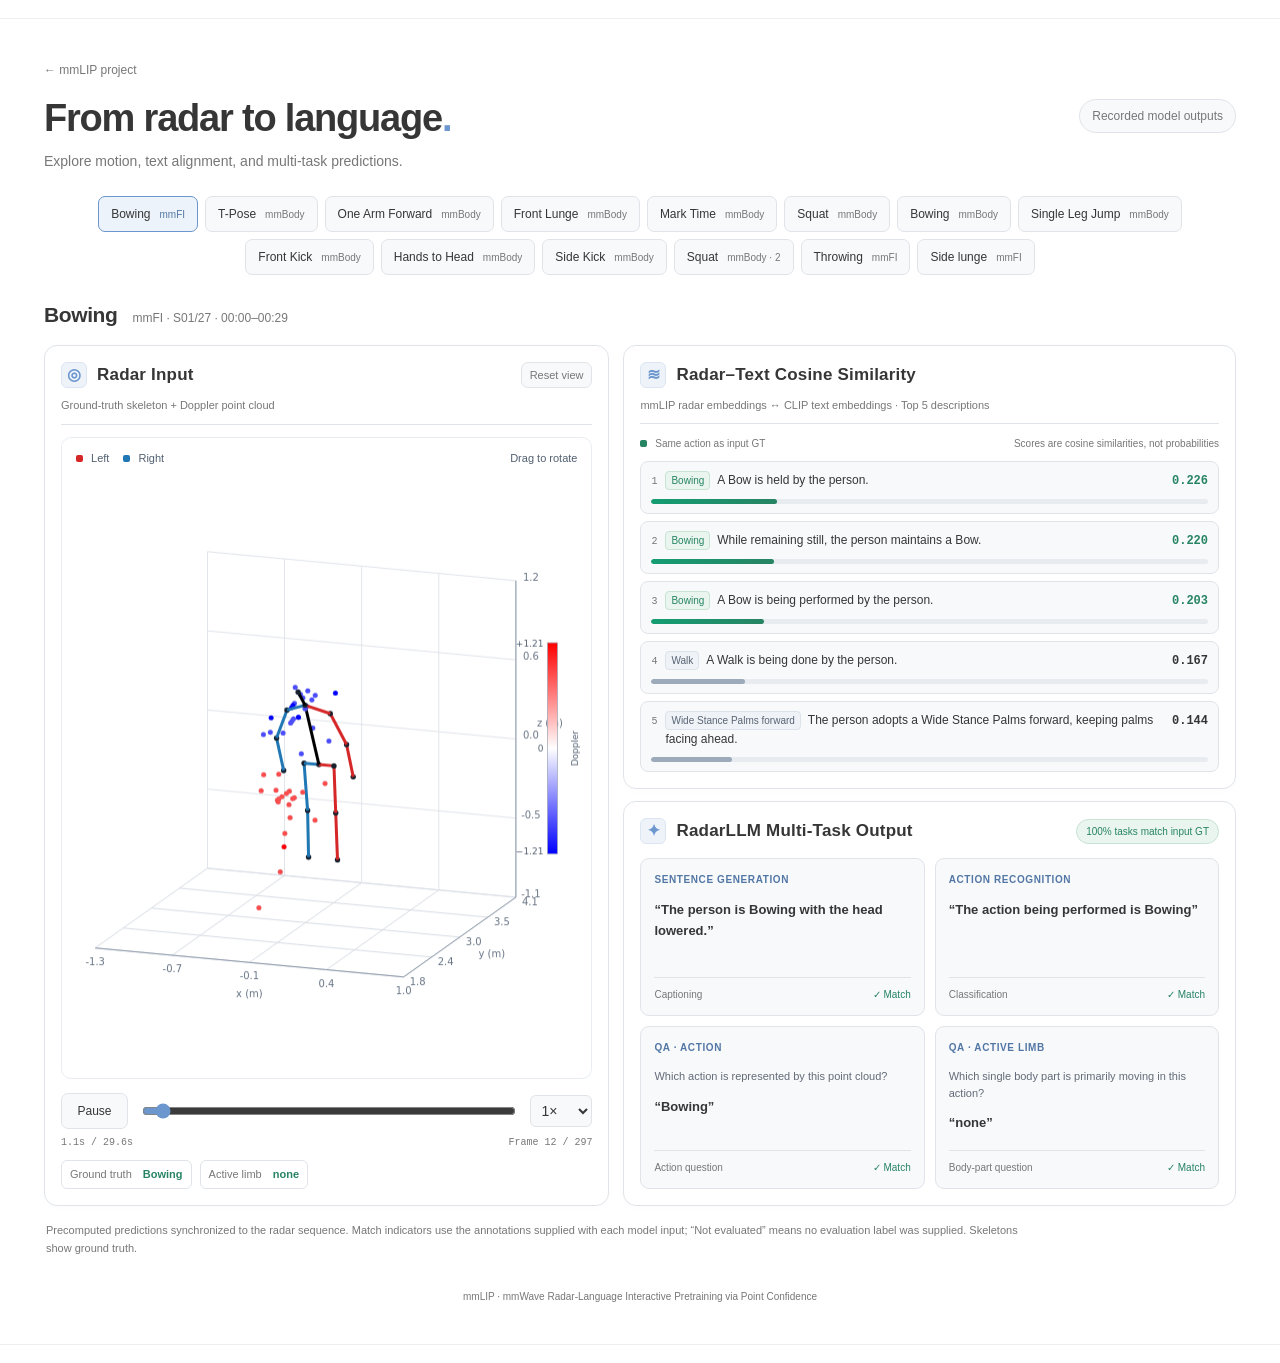
==== demo.html @ 94675751 "Add integrated action-tab radar and language demo" ====
<!doctype html>
<html lang="en"><head><meta charset="utf-8"><meta name="viewport" content="width=device-width,initial-scale=1"><title>mmLIP · Interactive Demo</title><meta name="description" content="Explore radar point clouds, radar–text similarity, and language outputs across 14 recorded action sequences."><link rel="stylesheet" href="demo.css"><script defer src="demo.js"></script></head>
<body style="margin:0"><div class="mm-demo"><main class="shell"><header class="page-header"><div><a class="back" href="index.html">← mmLIP project</a><h1>From radar to language<span class="accent">.</span></h1><p>Explore motion, text alignment, and multi-task predictions.</p></div><span class="recorded">Recorded model outputs</span></header>
<nav id="tabs" role="tablist" aria-label="Action samples"></nav>
<div class="sample-heading"><h2 id="action-title">Loading samples…</h2><span id="sample-meta"></span></div>
<p id="status" role="status" aria-live="polite">Loading demo data…</p>
<div id="demo-panel" role="tabpanel" tabindex="0" hidden><div class="dashboard">
<section class="panel radar"><header class="panel-header"><h3><span class="icon">◎</span> Radar Input</h3><button id="reset-view" type="button" class="small-button">Reset view</button></header><p class="subheading">Ground-truth skeleton + Doppler point cloud</p>
<div class="plot"><canvas id="radar" aria-label="Animated 3D radar point cloud with ground-truth skeleton. Drag to rotate." role="img"></canvas><div class="plot-legend"><span><i class="left-dot"></i> Left</span><span><i class="right-dot"></i> Right</span><span>Drag to rotate</span></div></div>
<div class="playback"><button id="play" type="button" aria-label="Pause animation">Pause</button><input id="timeline" aria-label="Radar timeline" type="range" min="0" max="1" value="0"><label class="speed-label"><span class="sr-only">Playback speed</span><select id="speed" aria-label="Playback speed"><option value="0.5">0.5×</option><option value="1" selected>1×</option><option value="2">2×</option></select></label></div>
<div class="timeline-label"><span id="elapsed"></span><span id="frame-label"></span></div><div class="ground-truth"><span>Ground truth <strong id="gt-action"></strong></span><span>Active limb <strong id="gt-limb"></strong></span></div></section>
<div class="outputs"><section class="panel retrieval"><header class="panel-header"><h3><span class="icon">≋</span> Radar–Text Cosine Similarity</h3></header><p class="subheading">mmLIP radar embeddings ↔ CLIP text embeddings · Top 5 descriptions</p><div class="retrieval-legend"><span><i></i> Same action as input GT</span><span>Scores are cosine similarities, not probabilities</span></div><div id="retrieval-list"></div></section>
<section class="panel language"><header class="panel-header"><h3><span class="icon">✦</span> RadarLLM Multi-Task Output</h3><span id="agreement" class="badge"></span></header><div class="task-grid" id="tasks"></div></section></div>
</div><p class="footnote">Precomputed predictions synchronized to the radar sequence. Match indicators use the annotations supplied with each model input; “Not evaluated” means no evaluation label was supplied. Skeletons show ground truth.</p></div>
<footer>mmLIP · mmWave Radar-Language Interactive Pretraining via Point Confidence</footer></main></div></body></html>
---- demo.css ----
:where(.mm-demo){color-scheme:light;--bg:#fff;--panel:#fff;--card:#f8f9fb;--line:#e0e4e9;--text:#363636;--muted:#777;--purple:#6b96ce;--green:#278463;--amber:#a36421}:where(.mm-demo) *{box-sizing:border-box}:where(.mm-demo){margin:0;background:var(--bg);color:var(--text);font:14px/1.5 "Google Sans","Noto Sans",Arial,sans-serif}:where(.mm-demo) .shell{max-width:1240px;margin:auto;padding:30px 28px 16px}:where(.mm-demo) .page-header{display:flex;justify-content:space-between;align-items:center;gap:20px;margin-bottom:24px}:where(.mm-demo) .back{color:var(--muted);font-size:12px;text-decoration:none}:where(.mm-demo) .back:hover{color:#363636}:where(.mm-demo) h1{font-size:clamp(26px,3vw,38px);letter-spacing:-1.2px;margin:10px 0 4px}:where(.mm-demo) h2{font-size:21px;letter-spacing:-.4px;margin:0}:where(.mm-demo) h3{font-size:17px;letter-spacing:.2px;margin:0;display:flex;align-items:center;gap:10px}:where(.mm-demo) .accent{color:var(--purple)}:where(.mm-demo) p{margin:0}:where(.mm-demo) .page-header p,:where(.mm-demo) .subheading,:where(.mm-demo) .footnote,:where(.mm-demo) footer{color:var(--muted)}:where(.mm-demo) .recorded{border:1px solid var(--line);padding:7px 12px;border-radius:30px;color:var(--muted);font-size:12px;white-space:nowrap}:where(.mm-demo) #tabs{display:flex;flex-wrap:wrap;gap:7px;margin-bottom:24px}:where(.mm-demo) button,:where(.mm-demo) select{font:inherit;cursor:pointer}:where(.mm-demo) button{color:var(--text);background:var(--card);border:1px solid var(--line);border-radius:7px;padding:8px 12px}:where(.mm-demo) button:hover{border-color:var(--purple)}:where(.mm-demo) button:focus-visible,:where(.mm-demo) a:focus-visible,:where(.mm-demo) input:focus-visible,:where(.mm-demo) select:focus-visible{outline:2px solid var(--purple);outline-offset:4px}:where(.mm-demo) .tab{display:flex;gap:9px;align-items:center;font-size:12px}:where(.mm-demo) .tab small{font-size:10px;color:var(--muted)}:where(.mm-demo) .tab[aria-selected=true]{background:#edf3fa;border-color:#6b96ce;color:#363636}:where(.mm-demo) .tab[aria-selected=true] small{color:#5277a5}:where(.mm-demo) .sample-heading{display:flex;align-items:baseline;flex-wrap:wrap;gap:15px;margin-bottom:14px}:where(.mm-demo) #sample-meta{color:var(--muted);font-size:12px}:where(.mm-demo) #status{margin:16px 0;color:var(--amber)}:where(.mm-demo) #status:empty{display:none}:where(.mm-demo) .dashboard{display:grid;grid-template-columns:minmax(0,.96fr) minmax(0,1.04fr);gap:14px;align-items:stretch}:where(.mm-demo) .panel{background:var(--panel);border:1px solid var(--line);border-radius:13px;padding:16px}:where(.mm-demo) .panel-header{display:flex;align-items:center;justify-content:space-between;gap:10px;flex-wrap:wrap}:where(.mm-demo) .icon{background:#eef3fa;border:1px solid #dce6f3;border-radius:6px;color:var(--purple);width:26px;height:26px;display:inline-grid;place-items:center;font-size:16px}:where(.mm-demo) .small-button{padding:4px 8px;font-size:11px;color:var(--muted)}:where(.mm-demo) .subheading{font-size:11px;margin:9px 0 12px;padding-bottom:10px;border-bottom:1px solid var(--line)}:where(.mm-demo) .plot{position:relative;background:#f8fafc;border-radius:10px;overflow:hidden;flex:1;min-height:390px}:where(.mm-demo) .radar{display:flex;flex-direction:column}:where(.mm-demo) canvas{display:block;width:100%;height:100%;position:absolute;inset:0;cursor:grab;touch-action:none}:where(.mm-demo) canvas:active{cursor:grabbing}:where(.mm-demo) .plot-legend{position:absolute;left:14px;right:14px;top:12px;display:flex;gap:14px;align-items:center;color:#526071;font-size:11px;pointer-events:none}:where(.mm-demo) .plot-legend span:last-child{margin-left:auto}:where(.mm-demo) .plot-legend i,:where(.mm-demo) .retrieval-legend i{display:inline-block;width:7px;height:7px;border-radius:2px;margin-right:5px}:where(.mm-demo) .left-dot{background:#d62728}:where(.mm-demo) .right-dot{background:#1f77b4}:where(.mm-demo) .playback{display:flex;align-items:center;gap:12px;margin-top:14px}:where(.mm-demo) #play{min-width:67px;font-size:12px}:where(.mm-demo) input[type=range]{flex:1;min-width:20px;accent-color:var(--purple);cursor:pointer}:where(.mm-demo) select{background:var(--card);color:var(--text);border:1px solid var(--line);padding:6px;border-radius:6px}:where(.mm-demo) .timeline-label{display:flex;justify-content:space-between;color:var(--muted);font:10px ui-monospace,monospace;margin-top:8px}:where(.mm-demo) .ground-truth{display:flex;gap:8px;flex-wrap:wrap;margin-top:12px}:where(.mm-demo) .ground-truth>span{border:1px solid var(--line);border-radius:6px;padding:5px 8px;font-size:11px;color:var(--muted)}:where(.mm-demo) .ground-truth strong{margin-left:8px;color:var(--green);font-weight:600}:where(.mm-demo) .outputs{display:flex;flex-direction:column;gap:12px}:where(.mm-demo) .retrieval-legend{display:flex;justify-content:space-between;gap:8px;flex-wrap:wrap;font-size:10px;color:var(--muted);margin-bottom:10px}:where(.mm-demo) .retrieval-legend i{background:var(--green)}:where(.mm-demo) .retrieval-row{background:var(--card);border:1px solid var(--line);border-radius:8px;padding:9px 10px;margin-top:7px}:where(.mm-demo) .row-content{display:flex;align-items:baseline;gap:8px;font-size:12px}:where(.mm-demo) .rank{color:#777;font:10px ui-monospace,monospace}:where(.mm-demo) .description{flex:1}:where(.mm-demo) .action-chip{display:inline-block;color:#596574;border:1px solid #dde3eb;background:#eff2f6;border-radius:4px;font-size:10px;padding:1px 5px;margin-right:7px}:where(.mm-demo) .match .action-chip{background:#eaf5ef;color:var(--green);border-color:#c6e3d3}:where(.mm-demo) .score{font:600 12px ui-monospace,monospace;white-space:nowrap}:where(.mm-demo) .match .score{color:var(--green)}:where(.mm-demo) .track{height:5px;background:#e8ebef;margin-top:9px;border-radius:8px;overflow:hidden}:where(.mm-demo) .track span{display:block;height:100%;background:#9caaba;border-radius:8px}:where(.mm-demo) .match .track span{background:linear-gradient(90deg,#159d73,var(--green))}:where(.mm-demo) .badge{font-size:10px;padding:4px 9px;border:1px solid var(--line);border-radius:20px;color:var(--muted);white-space:nowrap}:where(.mm-demo) .badge.good{color:var(--green);border-color:#c6e3d3;background:#eaf5ef}:where(.mm-demo) .task-grid{display:grid;grid-template-columns:1fr 1fr;gap:10px;margin-top:14px}:where(.mm-demo) .task{border:1px solid var(--line);border-radius:9px;padding:13px;background:var(--card);display:flex;flex-direction:column;min-height:157px}:where(.mm-demo) .task h4{font-size:10px;letter-spacing:.6px;text-transform:uppercase;color:var(--purple);margin:0 0 13px}:where(.mm-demo) .task .answer{font-size:13px;font-weight:600;line-height:1.6;margin-bottom:16px;overflow-wrap:anywhere}:where(.mm-demo) .question{font-size:11px;line-height:1.5;color:#626b77;margin-bottom:12px}:where(.mm-demo) .evaluation{margin-top:auto;padding-top:9px;border-top:1px solid var(--line);display:flex;justify-content:space-between;gap:8px;align-items:center;font-size:10px;color:var(--muted)}:where(.mm-demo) .result.good{color:var(--green)}:where(.mm-demo) .result.bad{color:var(--amber)}:where(.mm-demo) .footnote{font-size:11px;line-height:1.7;margin:15px 2px;max-width:1000px}:where(.mm-demo) footer{font-size:10px;text-align:center;padding:16px}:where(.mm-demo) .sr-only{position:absolute;width:1px;height:1px;padding:0;overflow:hidden;clip:rect(0,0,0,0);white-space:nowrap;border:0}:where(.mm-demo) [hidden]{display:none!important}@media(min-width:1400px){:where(.mm-demo) .plot{min-height:530px}:where(.mm-demo) .task{min-height:169px}}@media(max-width:1000px){:where(.mm-demo) .dashboard{grid-template-columns:1fr}:where(.mm-demo) .plot{min-height:480px}:where(.mm-demo) .shell{max-width:850px}:where(.mm-demo) .recorded{display:none}}@media(max-width:520px){:where(.mm-demo) .shell{padding:20px 12px}:where(.mm-demo) .page-header{margin-bottom:20px}:where(.mm-demo) #tabs{flex-wrap:nowrap;overflow-x:auto;padding:4px 2px 12px}:where(.mm-demo) .tab{flex-shrink:0;flex-direction:column;gap:1px;align-items:flex-start}:where(.mm-demo) .panel{padding:12px}:where(.mm-demo) h3{font-size:14px}:where(.mm-demo) .plot{min-height:370px}:where(.mm-demo) .task-grid{grid-template-columns:1fr}:where(.mm-demo) .task{min-height:135px}:where(.mm-demo) .plot-legend{font-size:9px}:where(.mm-demo) .row-content{gap:6px;font-size:11px}}

.mm-demo{border-top:1px solid #eee;border-bottom:1px solid #eee;margin:18px 0;background:#fff}.mm-demo .shell{padding:40px 24px 24px}.mm-demo .intro{text-align:center;margin-bottom:26px}.mm-demo .intro h2{font-size:32px;font-weight:600;letter-spacing:-.5px;margin:0 0 12px}.mm-demo .intro p{font-size:16px;line-height:1.6;color:#777}.mm-demo .sample-heading h2{text-align:left;margin:0}.mm-demo .panel{box-shadow:0 2px 10px #26323804}.mm-demo .task h4{color:#5277a5}.mm-demo .plot{border:1px solid #e9edf2}.mm-demo .tab[aria-selected=true]{color:#363636}.mm-demo .recorded{background:#f8f9fb}.mm-demo .task .answer{color:#363636}.mm-demo button:hover{background:#eef3fa}.mm-demo .badge{font-weight:500}.mm-demo .sample-heading{margin-top:6px}.mm-demo .task{min-height:158px}.mm-demo #tabs{justify-content:center}.mm-demo .footnote{text-align:left}.mm-demo .plot{min-height:480px}@media(max-width:520px){.mm-demo .shell{padding:30px 12px 20px}.mm-demo .plot{min-height:370px}.mm-demo #tabs{justify-content:flex-start}.mm-demo .intro h2{font-size:26px}}
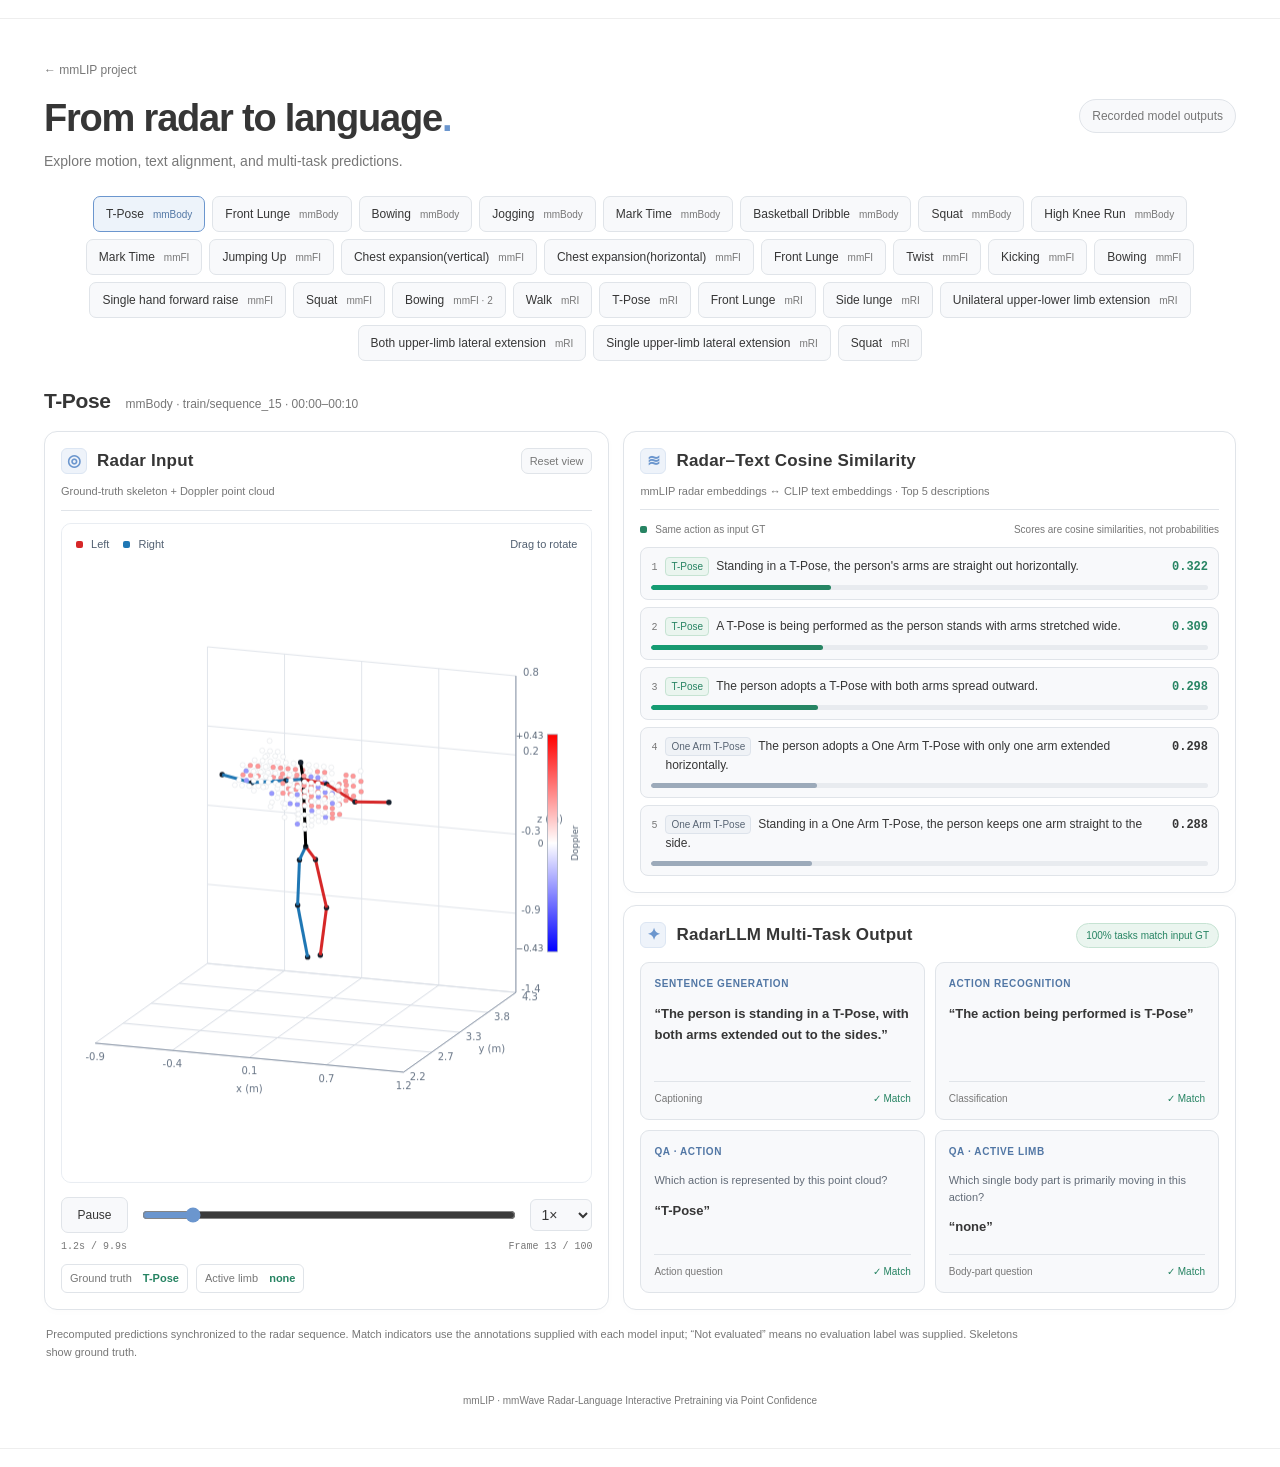
==== commit 4ee9fd4a: "Replace demo clips and order mmBody, mmFI, mRI" ====
--- a/demo.html
+++ b/demo.html
@@ -1,5 +1,5 @@
 <!doctype html>
-<html lang="en"><head><meta charset="utf-8"><meta name="viewport" content="width=device-width,initial-scale=1"><title>mmLIP · Interactive Demo</title><meta name="description" content="Explore radar point clouds, radar–text similarity, and language outputs across 14 recorded action sequences."><link rel="stylesheet" href="demo.css"><script defer src="demo.js"></script></head>
+<html lang="en"><head><meta charset="utf-8"><meta name="viewport" content="width=device-width,initial-scale=1"><title>mmLIP · Interactive Demo</title><meta name="description" content="Explore radar point clouds, radar–text similarity, and language outputs across 27 recorded action sequences."><link rel="stylesheet" href="demo.css"><script defer src="demo.js?v=20261029"></script></head>
 <body style="margin:0"><div class="mm-demo"><main class="shell"><header class="page-header"><div><a class="back" href="index.html">← mmLIP project</a><h1>From radar to language<span class="accent">.</span></h1><p>Explore motion, text alignment, and multi-task predictions.</p></div><span class="recorded">Recorded model outputs</span></header>
 <nav id="tabs" role="tablist" aria-label="Action samples"></nav>
 <div class="sample-heading"><h2 id="action-title">Loading samples…</h2><span id="sample-meta"></span></div>
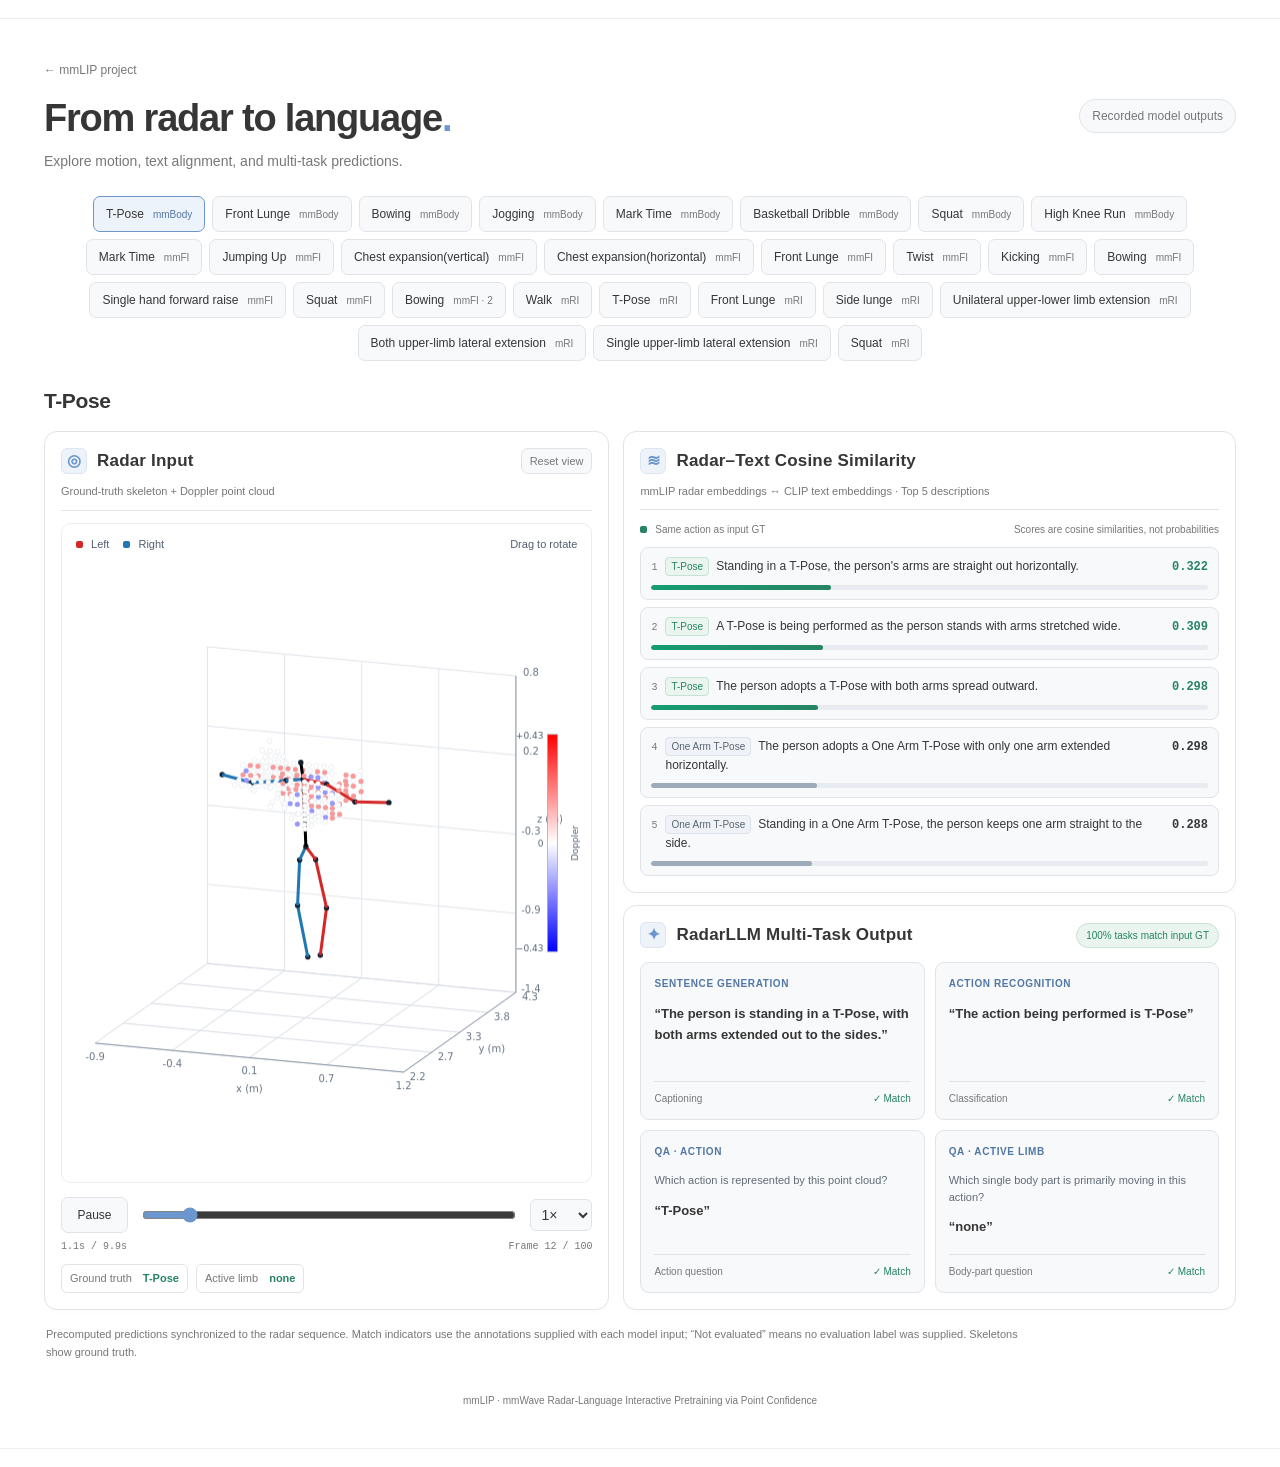
==== commit d8f22583: "Remove sample metadata line from interactive demo" ====
--- a/demo.html
+++ b/demo.html
@@ -1,8 +1,8 @@
 <!doctype html>
-<html lang="en"><head><meta charset="utf-8"><meta name="viewport" content="width=device-width,initial-scale=1"><title>mmLIP · Interactive Demo</title><meta name="description" content="Explore radar point clouds, radar–text similarity, and language outputs across 27 recorded action sequences."><link rel="stylesheet" href="demo.css"><script defer src="demo.js?v=20261029"></script></head>
+<html lang="en"><head><meta charset="utf-8"><meta name="viewport" content="width=device-width,initial-scale=1"><title>mmLIP · Interactive Demo</title><meta name="description" content="Explore radar point clouds, radar–text similarity, and language outputs across 27 recorded action sequences."><link rel="stylesheet" href="demo.css"><script defer src="demo.js?v=20261030"></script></head>
 <body style="margin:0"><div class="mm-demo"><main class="shell"><header class="page-header"><div><a class="back" href="index.html">← mmLIP project</a><h1>From radar to language<span class="accent">.</span></h1><p>Explore motion, text alignment, and multi-task predictions.</p></div><span class="recorded">Recorded model outputs</span></header>
 <nav id="tabs" role="tablist" aria-label="Action samples"></nav>
-<div class="sample-heading"><h2 id="action-title">Loading samples…</h2><span id="sample-meta"></span></div>
+<div class="sample-heading"><h2 id="action-title">Loading samples…</h2></div>
 <p id="status" role="status" aria-live="polite">Loading demo data…</p>
 <div id="demo-panel" role="tabpanel" tabindex="0" hidden><div class="dashboard">
 <section class="panel radar"><header class="panel-header"><h3><span class="icon">◎</span> Radar Input</h3><button id="reset-view" type="button" class="small-button">Reset view</button></header><p class="subheading">Ground-truth skeleton + Doppler point cloud</p>
